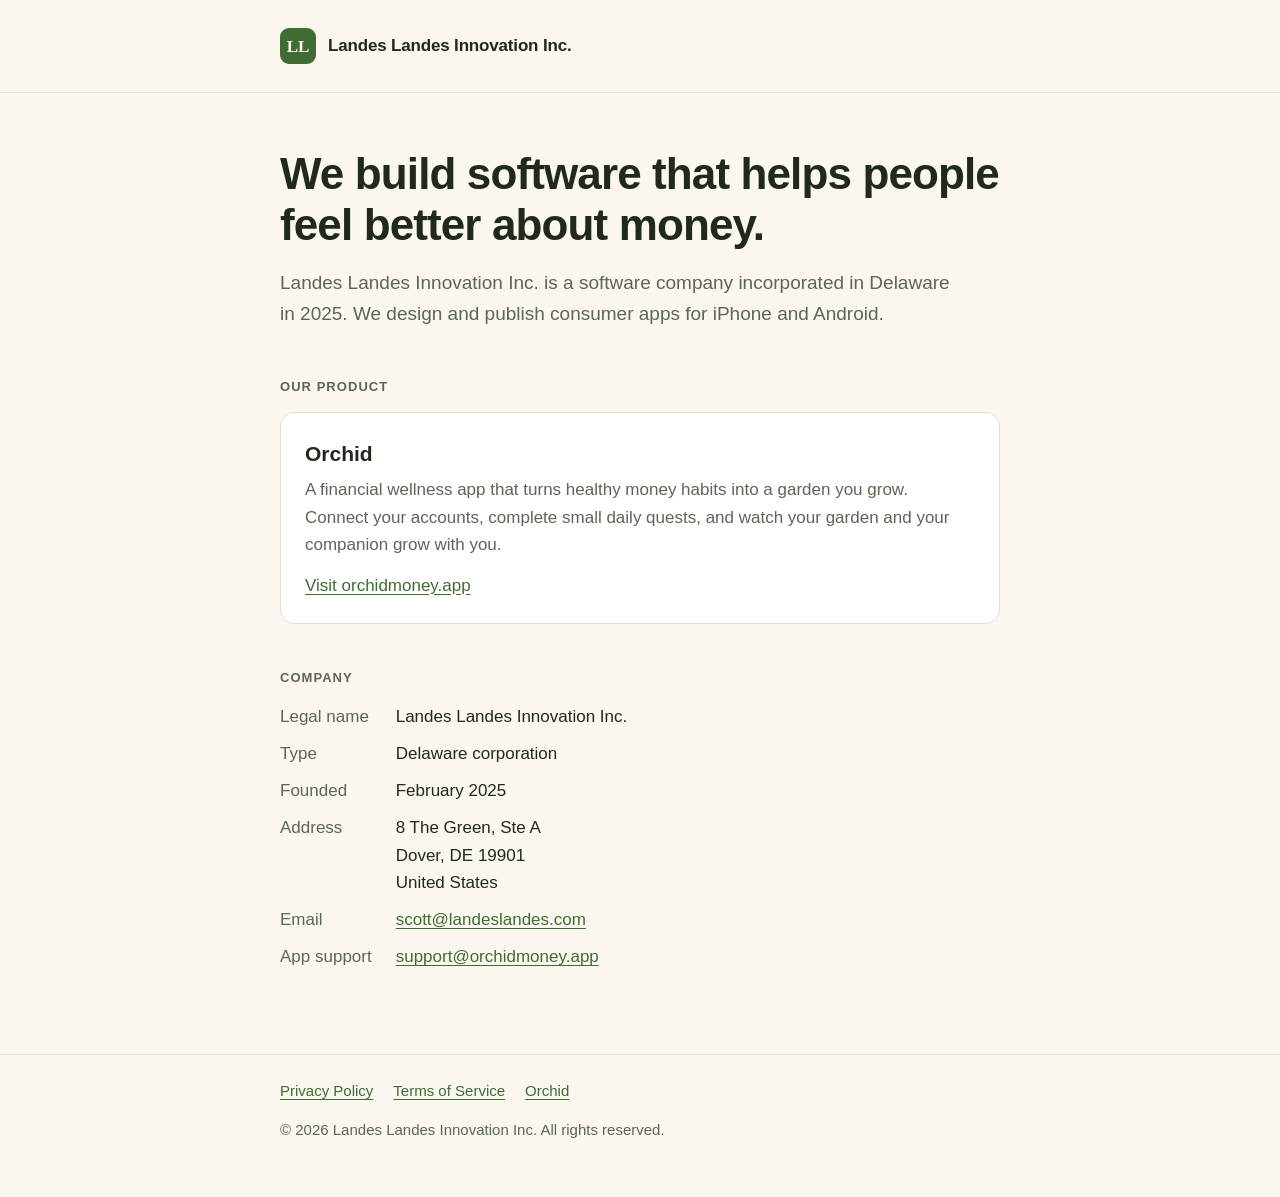
==== index.html @ 3dc54ff3 "Add index.html" ====
<!doctype html>
<html lang="en">
<head>
  <meta charset="utf-8">
  <meta name="viewport" content="width=device-width, initial-scale=1">
  <title>Landes Landes Innovation Inc.</title>
  <meta name="description" content="Landes Landes Innovation Inc. is a Delaware software company. We make Orchid, a financial wellness app for iPhone and Android.">
  <link rel="canonical" href="https://www.landeslandes.com/">
  <meta property="og:title" content="Landes Landes Innovation Inc.">
  <meta property="og:description" content="A Delaware software company. Makers of Orchid, a financial wellness app.">
  <meta property="og:url" content="https://www.landeslandes.com/">
  <meta property="og:type" content="website">
  <link rel="icon" href="data:image/svg+xml,%3Csvg xmlns='http://www.w3.org/2000/svg' viewBox='0 0 32 32'%3E%3Crect width='32' height='32' rx='7' fill='%233f6b35'/%3E%3Ctext x='16' y='22' font-family='Georgia,serif' font-size='17' fill='%23fbf7ef' text-anchor='middle'%3ELL%3C/text%3E%3C/svg%3E">
  <script type="application/ld+json">
  {
    "@context": "https://schema.org",
    "@type": "Organization",
    "name": "Landes Landes Innovation Inc.",
    "legalName": "Landes Landes Innovation Inc.",
    "url": "https://www.landeslandes.com/",
    "email": "scott@landeslandes.com",
    "foundingDate": "2025-02-05",
    "address": {
      "@type": "PostalAddress",
      "streetAddress": "8 The Green, Ste A",
      "addressLocality": "Dover",
      "addressRegion": "DE",
      "postalCode": "19901",
      "addressCountry": "US"
    },
    "owns": {
      "@type": "SoftwareApplication",
      "name": "Orchid",
      "url": "https://www.orchidmoney.app/",
      "applicationCategory": "FinanceApplication",
      "operatingSystem": "iOS, Android"
    }
  }
  </script>
  <style>
    :root {
      --bg: #fbf7ef;
      --surface: #ffffff;
      --ink: #1f2a1c;
      --muted: #5b6656;
      --line: #e6dfd0;
      --accent: #3f6b35;
      --accent-ink: #fbf7ef;
    }
    @media (prefers-color-scheme: dark) {
      :root {
        --bg: #141a12;
        --surface: #1c2419;
        --ink: #eef1ea;
        --muted: #a9b3a3;
        --line: #2e3a2a;
        --accent: #8fbf7f;
        --accent-ink: #141a12;
      }
    }
    * { box-sizing: border-box; }
    html { -webkit-text-size-adjust: 100%; }
    body {
      margin: 0;
      background: var(--bg);
      color: var(--ink);
      font: 17px/1.6 -apple-system, BlinkMacSystemFont, "Segoe UI", Roboto, "Helvetica Neue", Arial, sans-serif;
    }
    a { color: var(--accent); text-underline-offset: 3px; }
    .wrap { max-width: 760px; margin: 0 auto; padding: 0 20px; }
    header { padding: 28px 0; border-bottom: 1px solid var(--line); }
    .brand { display: flex; align-items: center; gap: 12px; font-weight: 650; letter-spacing: -0.01em; }
    .mark {
      width: 36px; height: 36px; border-radius: 9px; flex: none;
      display: grid; place-items: center;
      background: var(--accent); color: var(--accent-ink);
      font: 600 17px/1 Georgia, "Times New Roman", serif;
    }
    main { padding: 56px 0 40px; }
    h1 {
      font-size: clamp(30px, 6vw, 44px); line-height: 1.15;
      letter-spacing: -0.02em; margin: 0 0 18px; font-weight: 700;
    }
    .lede { font-size: 19px; color: var(--muted); margin: 0 0 48px; max-width: 36em; }
    h2 { font-size: 13px; letter-spacing: 0.08em; text-transform: uppercase; color: var(--muted); margin: 0 0 14px; font-weight: 600; }
    section { margin-bottom: 44px; }
    .card {
      background: var(--surface); border: 1px solid var(--line);
      border-radius: 14px; padding: 24px;
    }
    .card h3 { margin: 0 0 6px; font-size: 21px; }
    .card p { margin: 0 0 14px; color: var(--muted); }
    .card p:last-child { margin-bottom: 0; }
    .facts { display: grid; grid-template-columns: max-content 1fr; gap: 10px 24px; margin: 0; }
    .facts dt { color: var(--muted); }
    .facts dd { margin: 0; }
    address { font-style: normal; }
    footer { border-top: 1px solid var(--line); padding: 24px 0 40px; color: var(--muted); font-size: 15px; }
    footer .links { display: flex; flex-wrap: wrap; gap: 8px 20px; margin-bottom: 10px; }
    @media (max-width: 520px) {
      main { padding-top: 40px; }
      .facts { grid-template-columns: 1fr; gap: 2px; }
      .facts dd { margin-bottom: 12px; }
    }
  </style>
</head>
<body>
  <header>
    <div class="wrap brand">
      <span class="mark" aria-hidden="true">LL</span>
      <span>Landes Landes Innovation Inc.</span>
    </div>
  </header>

  <main>
  <div class="wrap">
    <h1>We build software that helps people feel better about money.</h1>
    <p class="lede">
      Landes Landes Innovation Inc. is a software company incorporated in
      Delaware in 2025. We design and publish consumer apps for iPhone and
      Android.
    </p>

    <section aria-labelledby="products">
      <h2 id="products">Our product</h2>
      <div class="card">
        <h3>Orchid</h3>
        <p>
          A financial wellness app that turns healthy money habits into a
          garden you grow. Connect your accounts, complete small daily quests,
          and watch your garden and your companion grow with you.
        </p>
        <p><a href="https://www.orchidmoney.app/">Visit orchidmoney.app</a></p>
      </div>
    </section>

    <section aria-labelledby="company">
      <h2 id="company">Company</h2>
      <dl class="facts">
        <dt>Legal name</dt>
        <dd>Landes Landes Innovation Inc.</dd>
        <dt>Type</dt>
        <dd>Delaware corporation</dd>
        <dt>Founded</dt>
        <dd>February 2025</dd>
        <dt>Address</dt>
        <dd><address>8 The Green, Ste A<br>Dover, DE 19901<br>United States</address></dd>
        <dt>Email</dt>
        <dd><a href="mailto:scott@landeslandes.com">scott@landeslandes.com</a></dd>
        <dt>App support</dt>
        <dd><a href="mailto:support@orchidmoney.app">support@orchidmoney.app</a></dd>
      </dl>
    </section>
  </div>
  </main>

  <footer>
    <div class="wrap">
      <div class="links">
        <a href="https://www.orchidmoney.app/privacy">Privacy Policy</a>
        <a href="https://www.orchidmoney.app/terms">Terms of Service</a>
        <a href="https://www.orchidmoney.app/">Orchid</a>
      </div>
      <p>&copy; 2026 Landes Landes Innovation Inc. All rights reserved.</p>
    </div>
  </footer>
</body>
</html>
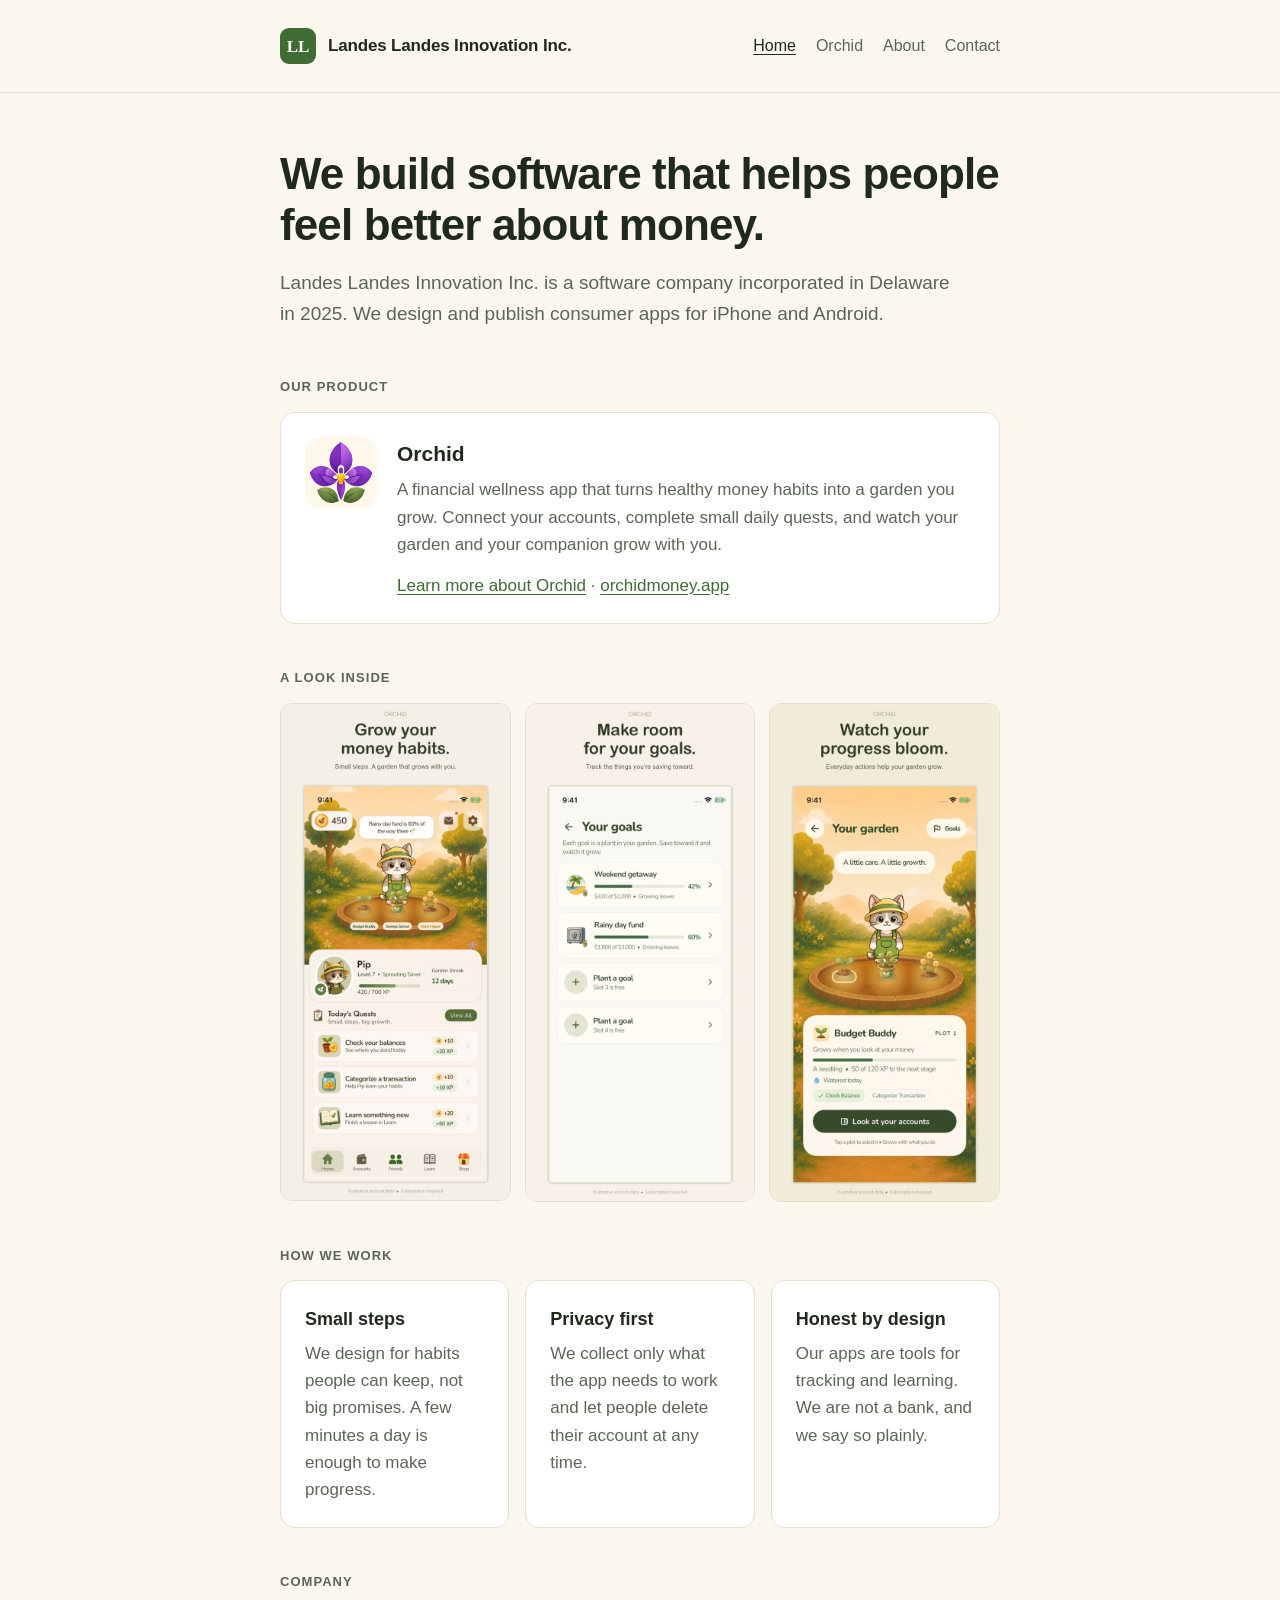
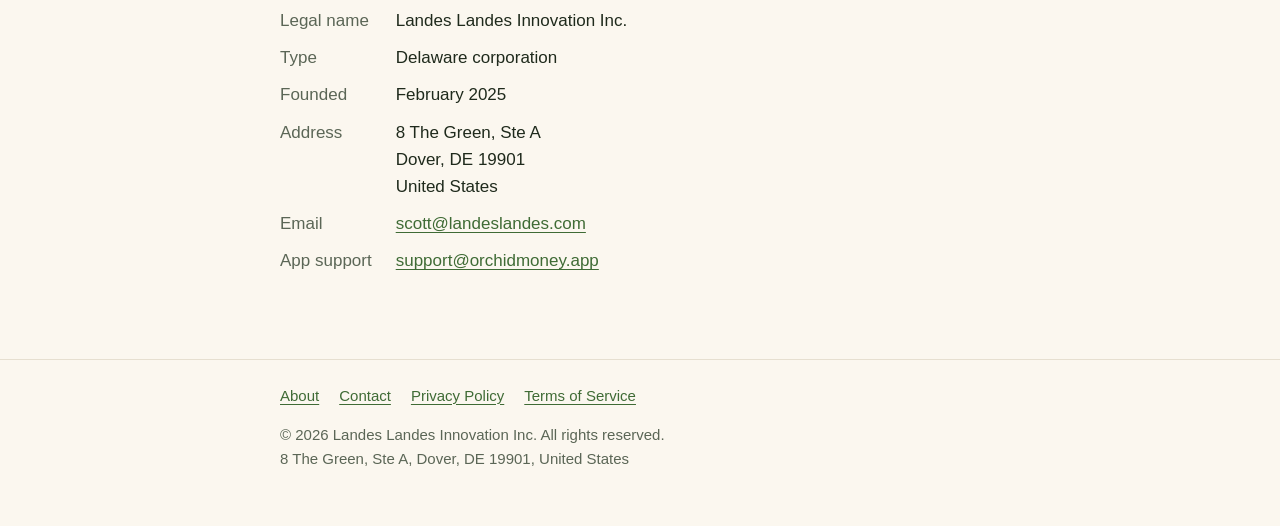
==== commit 7e076b36: "Add Orchid, About, and Contact pages Expands the one-page placeholder into a small company site with" ====
--- a/index.html
+++ b/index.html
@@ -7,10 +7,11 @@
   <meta name="description" content="Landes Landes Innovation Inc. is a Delaware software company. We make Orchid, a financial wellness app for iPhone and Android.">
   <link rel="canonical" href="https://www.landeslandes.com/">
   <meta property="og:title" content="Landes Landes Innovation Inc.">
-  <meta property="og:description" content="A Delaware software company. Makers of Orchid, a financial wellness app.">
+  <meta property="og:description" content="Landes Landes Innovation Inc. is a Delaware software company. We make Orchid, a financial wellness app for iPhone and Android.">
   <meta property="og:url" content="https://www.landeslandes.com/">
   <meta property="og:type" content="website">
   <link rel="icon" href="data:image/svg+xml,%3Csvg xmlns='http://www.w3.org/2000/svg' viewBox='0 0 32 32'%3E%3Crect width='32' height='32' rx='7' fill='%233f6b35'/%3E%3Ctext x='16' y='22' font-family='Georgia,serif' font-size='17' fill='%23fbf7ef' text-anchor='middle'%3ELL%3C/text%3E%3C/svg%3E">
+  <link rel="stylesheet" href="/styles.css">
   <script type="application/ld+json">
   {
     "@context": "https://schema.org",
@@ -37,78 +38,22 @@
     }
   }
   </script>
-  <style>
-    :root {
-      --bg: #fbf7ef;
-      --surface: #ffffff;
-      --ink: #1f2a1c;
-      --muted: #5b6656;
-      --line: #e6dfd0;
-      --accent: #3f6b35;
-      --accent-ink: #fbf7ef;
-    }
-    @media (prefers-color-scheme: dark) {
-      :root {
-        --bg: #141a12;
-        --surface: #1c2419;
-        --ink: #eef1ea;
-        --muted: #a9b3a3;
-        --line: #2e3a2a;
-        --accent: #8fbf7f;
-        --accent-ink: #141a12;
-      }
-    }
-    * { box-sizing: border-box; }
-    html { -webkit-text-size-adjust: 100%; }
-    body {
-      margin: 0;
-      background: var(--bg);
-      color: var(--ink);
-      font: 17px/1.6 -apple-system, BlinkMacSystemFont, "Segoe UI", Roboto, "Helvetica Neue", Arial, sans-serif;
-    }
-    a { color: var(--accent); text-underline-offset: 3px; }
-    .wrap { max-width: 760px; margin: 0 auto; padding: 0 20px; }
-    header { padding: 28px 0; border-bottom: 1px solid var(--line); }
-    .brand { display: flex; align-items: center; gap: 12px; font-weight: 650; letter-spacing: -0.01em; }
-    .mark {
-      width: 36px; height: 36px; border-radius: 9px; flex: none;
-      display: grid; place-items: center;
-      background: var(--accent); color: var(--accent-ink);
-      font: 600 17px/1 Georgia, "Times New Roman", serif;
-    }
-    main { padding: 56px 0 40px; }
-    h1 {
-      font-size: clamp(30px, 6vw, 44px); line-height: 1.15;
-      letter-spacing: -0.02em; margin: 0 0 18px; font-weight: 700;
-    }
-    .lede { font-size: 19px; color: var(--muted); margin: 0 0 48px; max-width: 36em; }
-    h2 { font-size: 13px; letter-spacing: 0.08em; text-transform: uppercase; color: var(--muted); margin: 0 0 14px; font-weight: 600; }
-    section { margin-bottom: 44px; }
-    .card {
-      background: var(--surface); border: 1px solid var(--line);
-      border-radius: 14px; padding: 24px;
-    }
-    .card h3 { margin: 0 0 6px; font-size: 21px; }
-    .card p { margin: 0 0 14px; color: var(--muted); }
-    .card p:last-child { margin-bottom: 0; }
-    .facts { display: grid; grid-template-columns: max-content 1fr; gap: 10px 24px; margin: 0; }
-    .facts dt { color: var(--muted); }
-    .facts dd { margin: 0; }
-    address { font-style: normal; }
-    footer { border-top: 1px solid var(--line); padding: 24px 0 40px; color: var(--muted); font-size: 15px; }
-    footer .links { display: flex; flex-wrap: wrap; gap: 8px 20px; margin-bottom: 10px; }
-    @media (max-width: 520px) {
-      main { padding-top: 40px; }
-      .facts { grid-template-columns: 1fr; gap: 2px; }
-      .facts dd { margin-bottom: 12px; }
-    }
-  </style>
 </head>
 <body>
   <header>
-    <div class="wrap brand">
-      <span class="mark" aria-hidden="true">LL</span>
-      <span>Landes Landes Innovation Inc.</span>
+    <div class="wrap">
+      <a class="brand" href="/">
+        <span class="mark" aria-hidden="true">LL</span>
+        <span>Landes Landes Innovation Inc.</span>
+      </a>
+      <nav aria-label="Main">
+        <ul>
+        <li><a href="/" aria-current="page">Home</a></li>
+        <li><a href="/orchid">Orchid</a></li>
+        <li><a href="/about">About</a></li>
+        <li><a href="/contact">Contact</a></li>
+        </ul>
+      </nav>
     </div>
   </header>
 
@@ -123,14 +68,44 @@
 
     <section aria-labelledby="products">
       <h2 id="products">Our product</h2>
-      <div class="card">
-        <h3>Orchid</h3>
-        <p>
-          A financial wellness app that turns healthy money habits into a
-          garden you grow. Connect your accounts, complete small daily quests,
-          and watch your garden and your companion grow with you.
-        </p>
-        <p><a href="https://www.orchidmoney.app/">Visit orchidmoney.app</a></p>
+      <div class="card product">
+        <img src="/images/orchid-icon.png" alt="Orchid app icon" width="72" height="72">
+        <div>
+          <h3>Orchid</h3>
+          <p>
+            A financial wellness app that turns healthy money habits into a
+            garden you grow. Connect your accounts, complete small daily quests,
+            and watch your garden and your companion grow with you.
+          </p>
+          <p><a href="/orchid">Learn more about Orchid</a> &middot; <a href="https://www.orchidmoney.app/">orchidmoney.app</a></p>
+        </div>
+      </div>
+    </section>
+
+    <section aria-labelledby="preview">
+      <h2 id="preview">A look inside</h2>
+      <div class="shots">
+        <figure><img src="/images/01-home.jpg" alt="Orchid home screen with Pip, the garden, and today's quests" width="600" height="1303" loading="lazy"></figure>
+        <figure><img src="/images/03-goals.jpg" alt="Orchid savings goals screen" width="600" height="1303" loading="lazy"></figure>
+        <figure><img src="/images/06-garden.jpg" alt="Orchid garden screen" width="600" height="1303" loading="lazy"></figure>
+      </div>
+    </section>
+
+    <section aria-labelledby="approach">
+      <h2 id="approach">How we work</h2>
+      <div class="grid">
+        <div class="card">
+          <h3>Small steps</h3>
+          <p>We design for habits people can keep, not big promises. A few minutes a day is enough to make progress.</p>
+        </div>
+        <div class="card">
+          <h3>Privacy first</h3>
+          <p>We collect only what the app needs to work and let people delete their account at any time.</p>
+        </div>
+        <div class="card">
+          <h3>Honest by design</h3>
+          <p>Our apps are tools for tracking and learning. We are not a bank, and we say so plainly.</p>
+        </div>
       </div>
     </section>
 
@@ -157,11 +132,13 @@
   <footer>
     <div class="wrap">
       <div class="links">
+        <a href="/about">About</a>
+        <a href="/contact">Contact</a>
         <a href="https://www.orchidmoney.app/privacy">Privacy Policy</a>
         <a href="https://www.orchidmoney.app/terms">Terms of Service</a>
-        <a href="https://www.orchidmoney.app/">Orchid</a>
       </div>
-      <p>&copy; 2026 Landes Landes Innovation Inc. All rights reserved.</p>
+      <p>&copy; 2026 Landes Landes Innovation Inc. All rights reserved.<br>
+      8 The Green, Ste A, Dover, DE 19901, United States</p>
     </div>
   </footer>
 </body>
--- a/styles.css
+++ b/styles.css
@@ -0,0 +1,88 @@
+:root {
+  --bg: #fbf7ef;
+  --surface: #ffffff;
+  --ink: #1f2a1c;
+  --muted: #5b6656;
+  --line: #e6dfd0;
+  --accent: #3f6b35;
+  --accent-ink: #fbf7ef;
+}
+@media (prefers-color-scheme: dark) {
+  :root {
+    --bg: #141a12;
+    --surface: #1c2419;
+    --ink: #eef1ea;
+    --muted: #a9b3a3;
+    --line: #2e3a2a;
+    --accent: #8fbf7f;
+    --accent-ink: #141a12;
+  }
+}
+* { box-sizing: border-box; }
+html { -webkit-text-size-adjust: 100%; }
+body {
+  margin: 0;
+  background: var(--bg);
+  color: var(--ink);
+  font: 17px/1.6 -apple-system, BlinkMacSystemFont, "Segoe UI", Roboto, "Helvetica Neue", Arial, sans-serif;
+}
+a { color: var(--accent); text-underline-offset: 3px; }
+.wrap { max-width: 760px; margin: 0 auto; padding: 0 20px; }
+header { padding: 28px 0; border-bottom: 1px solid var(--line); }
+.brand { display: flex; align-items: center; gap: 12px; font-weight: 650; letter-spacing: -0.01em; }
+.mark {
+  width: 36px; height: 36px; border-radius: 9px; flex: none;
+  display: grid; place-items: center;
+  background: var(--accent); color: var(--accent-ink);
+  font: 600 17px/1 Georgia, "Times New Roman", serif;
+}
+main { padding: 56px 0 40px; }
+h1 {
+  font-size: clamp(30px, 6vw, 44px); line-height: 1.15;
+  letter-spacing: -0.02em; margin: 0 0 18px; font-weight: 700;
+}
+.lede { font-size: 19px; color: var(--muted); margin: 0 0 48px; max-width: 36em; }
+h2 { font-size: 13px; letter-spacing: 0.08em; text-transform: uppercase; color: var(--muted); margin: 0 0 14px; font-weight: 600; }
+section { margin-bottom: 44px; }
+.card {
+  background: var(--surface); border: 1px solid var(--line);
+  border-radius: 14px; padding: 24px;
+}
+.card h3 { margin: 0 0 6px; font-size: 21px; }
+.card p { margin: 0 0 14px; color: var(--muted); }
+.card p:last-child { margin-bottom: 0; }
+.facts { display: grid; grid-template-columns: max-content 1fr; gap: 10px 24px; margin: 0; }
+.facts dt { color: var(--muted); }
+.facts dd { margin: 0; }
+address { font-style: normal; }
+footer { border-top: 1px solid var(--line); padding: 24px 0 40px; color: var(--muted); font-size: 15px; }
+footer .links { display: flex; flex-wrap: wrap; gap: 8px 20px; margin-bottom: 10px; }
+@media (max-width: 520px) {
+  main { padding-top: 40px; }
+  .facts { grid-template-columns: 1fr; gap: 2px; }
+  .facts dd { margin-bottom: 12px; }
+}
+
+/* Navigation */
+header .wrap { display: flex; align-items: center; justify-content: space-between; gap: 16px; flex-wrap: wrap; }
+.brand { color: inherit; text-decoration: none; }
+nav ul { list-style: none; display: flex; gap: 6px 20px; flex-wrap: wrap; margin: 0; padding: 0; font-size: 16px; }
+nav a { color: var(--muted); text-decoration: none; }
+nav a:hover, nav a[aria-current="page"] { color: var(--ink); text-decoration: underline; }
+
+/* Content */
+.prose p { margin: 0 0 16px; }
+.prose h3 { font-size: 21px; margin: 32px 0 8px; }
+.grid { display: grid; grid-template-columns: repeat(auto-fit, minmax(220px, 1fr)); gap: 16px; }
+.grid .card h3 { font-size: 18px; }
+.product { display: flex; gap: 20px; align-items: flex-start; }
+.product img { width: 72px; height: 72px; border-radius: 16px; flex: none; }
+.shots { display: grid; grid-template-columns: repeat(auto-fit, minmax(150px, 1fr)); gap: 14px; margin: 0; }
+.shots figure { margin: 0; }
+.shots img { width: 100%; height: auto; display: block; border-radius: 12px; border: 1px solid var(--line); }
+.note { font-size: 15px; color: var(--muted); }
+.button {
+  display: inline-block; background: var(--accent); color: var(--accent-ink);
+  padding: 10px 18px; border-radius: 10px; text-decoration: none; font-weight: 600;
+}
+.grid-2 { grid-template-columns: repeat(auto-fit, minmax(260px, 1fr)); }
